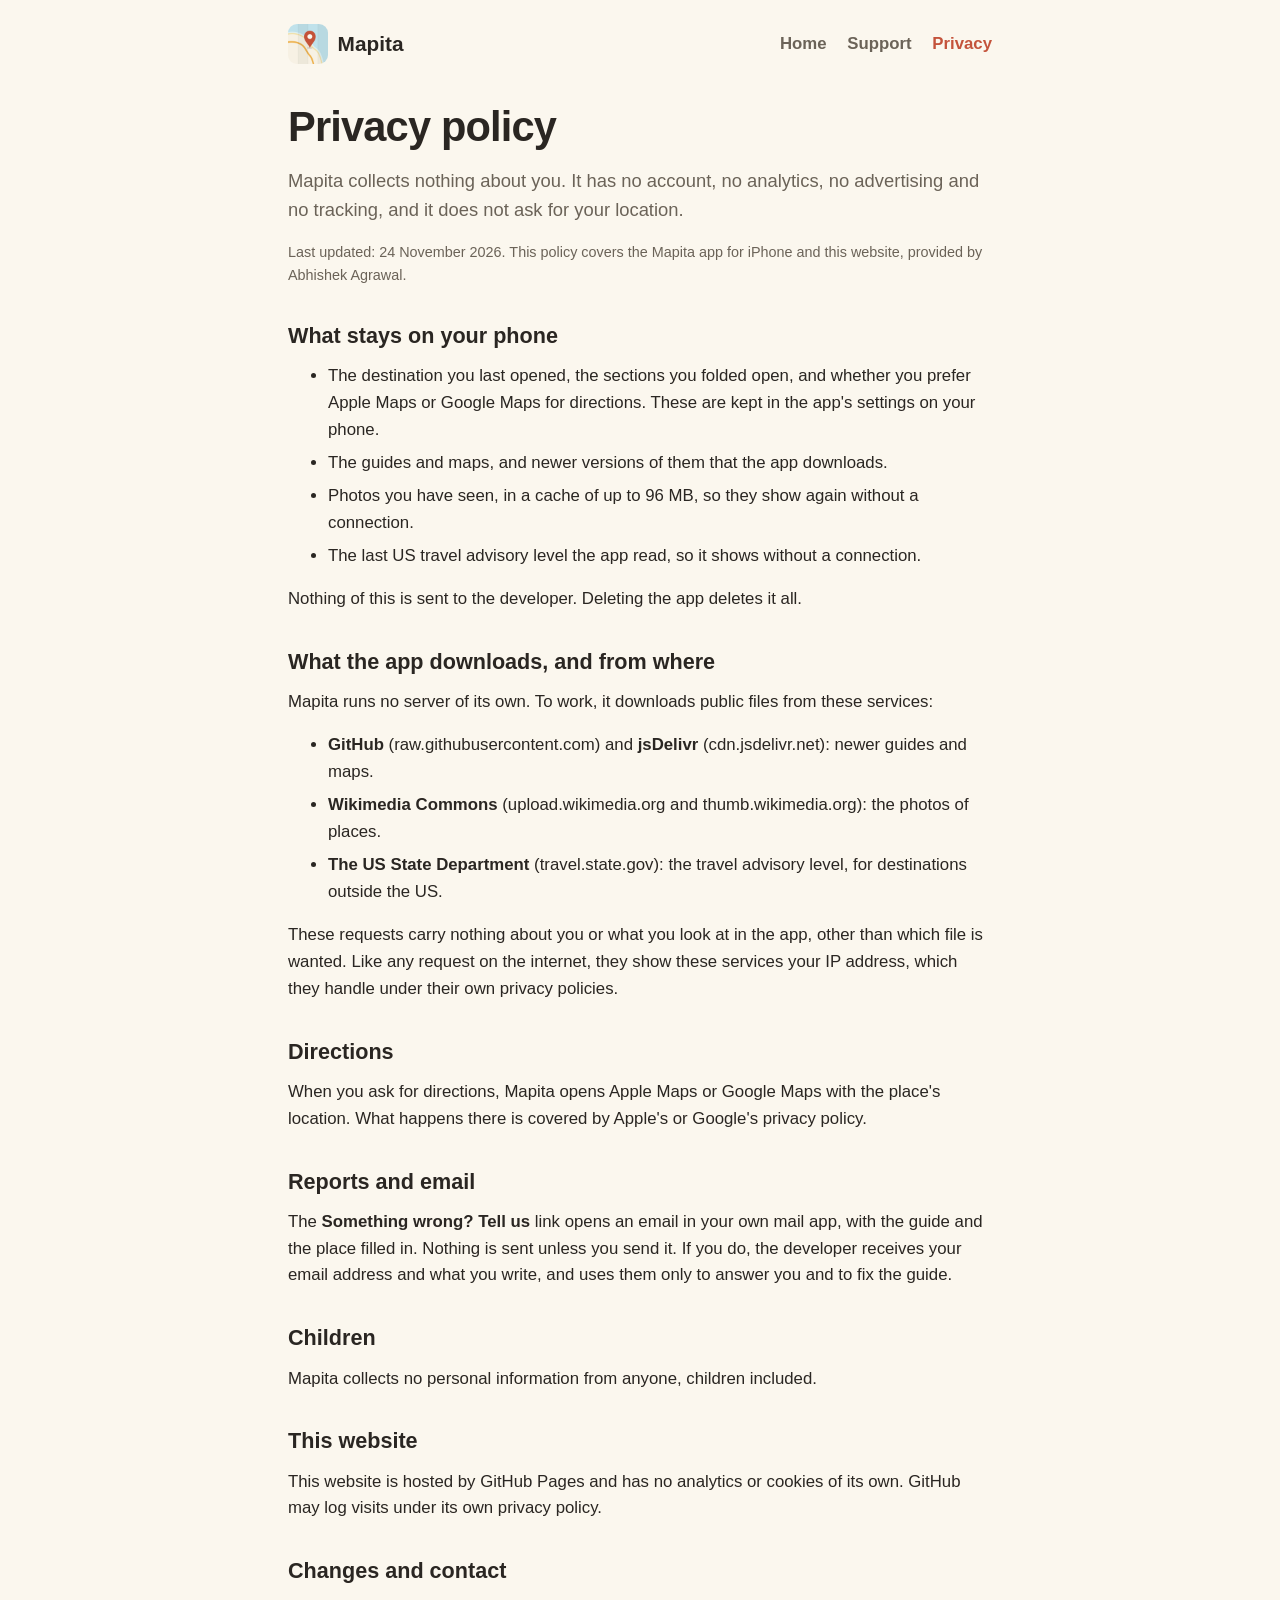
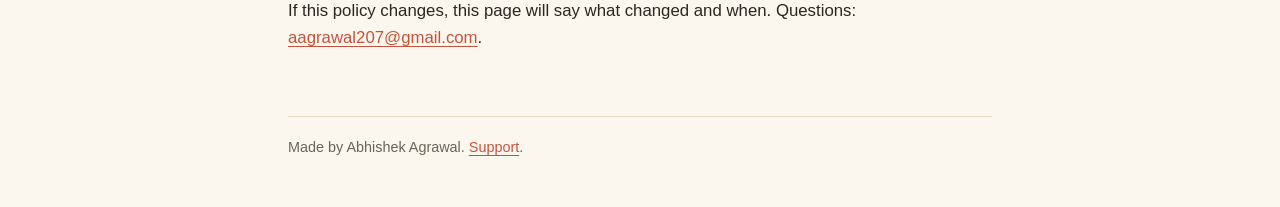
==== privacy.html @ dec87354 "Austin and New York version 2; home, support and privacy pages for the App Store" ====
<!doctype html>
<html lang="en">
<head>
  <meta charset="utf-8">
  <meta name="viewport" content="width=device-width, initial-scale=1">
  <meta name="description" content="Mapita's privacy policy: no account, no analytics, no ads, no tracking, and nothing about you is collected.">
  <title>Privacy Policy | Mapita</title>
  <link rel="stylesheet" href="styles.css">
</head>
<body>
  <header class="site shell">
    <a class="brand" href="index.html"><img src="icon.png" alt="">Mapita</a>
    <nav aria-label="Main">
      <a href="index.html">Home</a>
      <a href="support.html">Support</a>
      <a href="privacy.html" aria-current="page">Privacy</a>
    </nav>
  </header>
  <main class="shell">
    <h1>Privacy policy</h1>
    <p class="lede">Mapita collects nothing about you. It has no account, no analytics, no advertising and no tracking, and it does
      not ask for your location.</p>
    <p class="small">Last updated: 24 November 2026. This policy covers the Mapita app for iPhone and this website, provided by
      Abhishek Agrawal.</p>

    <h2>What stays on your phone</h2>
    <ul>
      <li>The destination you last opened, the sections you folded open, and whether you prefer Apple Maps or Google Maps for
        directions. These are kept in the app's settings on your phone.</li>
      <li>The guides and maps, and newer versions of them that the app downloads.</li>
      <li>Photos you have seen, in a cache of up to 96 MB, so they show again without a connection.</li>
      <li>The last US travel advisory level the app read, so it shows without a connection.</li>
    </ul>
    <p>Nothing of this is sent to the developer. Deleting the app deletes it all.</p>

    <h2>What the app downloads, and from where</h2>
    <p>Mapita runs no server of its own. To work, it downloads public files from these services:</p>
    <ul>
      <li><strong>GitHub</strong> (raw.githubusercontent.com) and <strong>jsDelivr</strong> (cdn.jsdelivr.net): newer guides and maps.</li>
      <li><strong>Wikimedia Commons</strong> (upload.wikimedia.org and thumb.wikimedia.org): the photos of places.</li>
      <li><strong>The US State Department</strong> (travel.state.gov): the travel advisory level, for destinations outside the US.</li>
    </ul>
    <p>These requests carry nothing about you or what you look at in the app, other than which file is wanted. Like any
      request on the internet, they show these services your IP address, which they handle under their own privacy
      policies.</p>

    <h2>Directions</h2>
    <p>When you ask for directions, Mapita opens Apple Maps or Google Maps with the place's location. What happens there is
      covered by Apple's or Google's privacy policy.</p>

    <h2>Reports and email</h2>
    <p>The <strong>Something wrong? Tell us</strong> link opens an email in your own mail app, with the guide and the place filled in.
      Nothing is sent unless you send it. If you do, the developer receives your email address and what you write, and uses
      them only to answer you and to fix the guide.</p>

    <h2>Children</h2>
    <p>Mapita collects no personal information from anyone, children included.</p>

    <h2>This website</h2>
    <p>This website is hosted by GitHub Pages and has no analytics or cookies of its own. GitHub may log visits under its
      own privacy policy.</p>

    <h2>Changes and contact</h2>
    <p>If this policy changes, this page will say what changed and when. Questions:
      <a href="mailto:aagrawal207@gmail.com">aagrawal207@gmail.com</a>.</p>
  </main>
  <footer class="shell">
    <p>Made by Abhishek Agrawal. <a href="support.html">Support</a>.</p>
  </footer>
</body>
</html>
---- styles.css ----
:root {
  color-scheme: light;
  --paper: #fbf7ee;
  --card: #ffffff;
  --ink: #2a2622;
  --muted: #6b6358;
  --accent: #c4533b;
  --teal: #0f8f9e;
  --line: #e6dbc4;
}

* { box-sizing: border-box; }
body {
  margin: 0;
  background: var(--paper);
  color: var(--ink);
  font-family: -apple-system, BlinkMacSystemFont, "Segoe UI", sans-serif;
  font-size: 1.05rem;
  line-height: 1.6;
  -webkit-text-size-adjust: 100%;
}
a { color: var(--accent); text-underline-offset: 0.2em; overflow-wrap: anywhere; }
a:hover { color: var(--teal); }
:focus-visible { outline: 3px solid var(--teal); outline-offset: 4px; }
.shell { width: min(44rem, calc(100% - 2.5rem)); margin-inline: auto; }
header.site {
  display: flex;
  flex-wrap: wrap;
  align-items: center;
  justify-content: space-between;
  gap: 0.75rem 1.5rem;
  padding: 1.5rem 0 1rem;
}
.brand {
  display: inline-flex;
  align-items: center;
  gap: 0.6rem;
  color: var(--ink);
  font-weight: 700;
  font-size: 1.3rem;
  text-decoration: none;
}
.brand img { width: 40px; height: 40px; border-radius: 9px; }
nav a { margin-left: 1rem; color: var(--muted); text-decoration: none; font-weight: 600; }
nav a[aria-current="page"], nav a:hover { color: var(--accent); }
main { padding: 1rem 0 3rem; }
h1 { font-size: clamp(2rem, 5vw, 2.6rem); line-height: 1.1; letter-spacing: -0.02em; margin: 0.5rem 0 1rem; }
h2 { font-size: 1.35rem; margin: 2rem 0 0.6rem; }
p, ul { margin: 0 0 1rem; }
li + li { margin-top: 0.4rem; }
.lede { font-size: 1.15rem; color: var(--muted); }
.card {
  background: var(--card);
  border: 1px solid var(--line);
  border-radius: 16px;
  padding: 1.1rem 1.3rem;
  margin: 1.2rem 0;
}
.small { font-size: 0.9rem; color: var(--muted); }
footer { border-top: 1px solid var(--line); padding: 1.2rem 0 2rem; font-size: 0.9rem; color: var(--muted); }
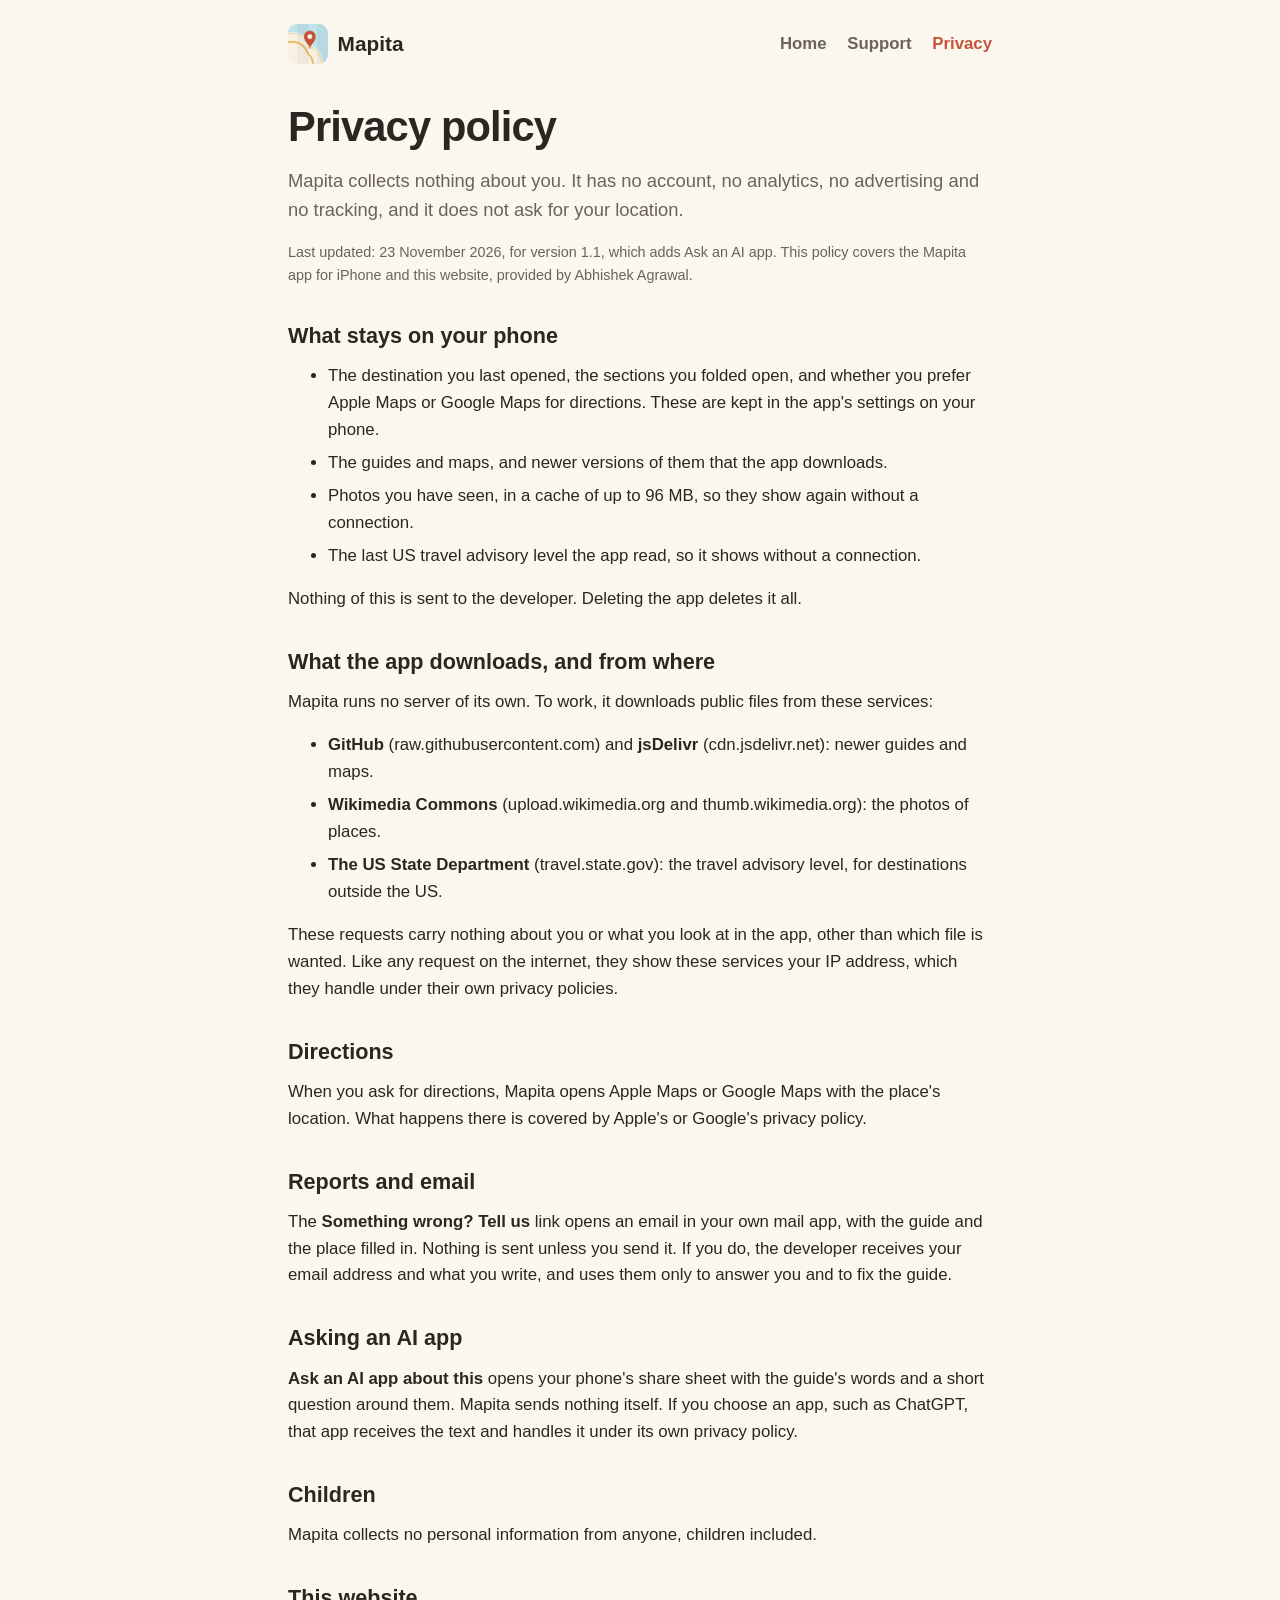
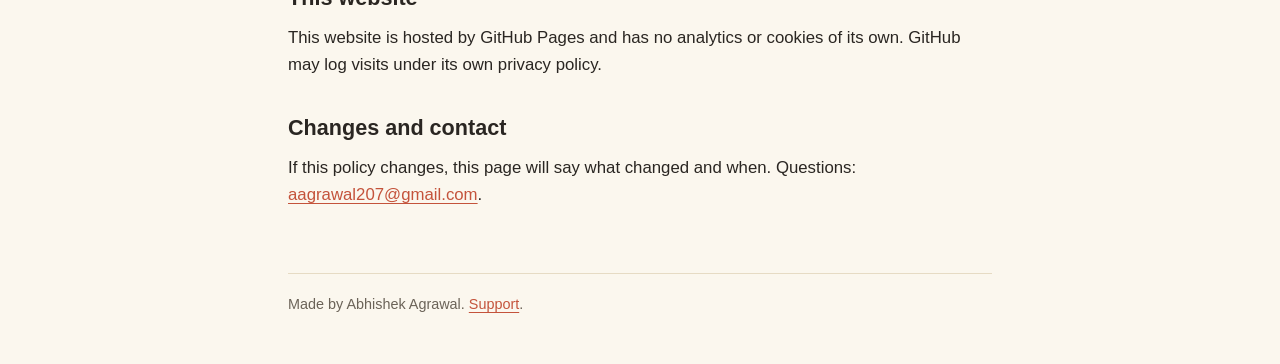
==== commit d2ea6b3c: "Privacy and support: links, copying, Ask an AI app (1.1)" ====
--- a/privacy.html
+++ b/privacy.html
@@ -20,7 +20,7 @@
     <h1>Privacy policy</h1>
     <p class="lede">Mapita collects nothing about you. It has no account, no analytics, no advertising and no tracking, and it does
       not ask for your location.</p>
-    <p class="small">Last updated: 24 November 2026. This policy covers the Mapita app for iPhone and this website, provided by
+    <p class="small">Last updated: 23 November 2026, for version 1.1, which adds Ask an AI app. This policy covers the Mapita app for iPhone and this website, provided by
       Abhishek Agrawal.</p>
 
     <h2>What stays on your phone</h2>
@@ -53,6 +53,11 @@
       Nothing is sent unless you send it. If you do, the developer receives your email address and what you write, and uses
       them only to answer you and to fix the guide.</p>
 
+    <h2>Asking an AI app</h2>
+    <p><strong>Ask an AI app about this</strong> opens your phone's share sheet with the guide's words and a short question
+      around them. Mapita sends nothing itself. If you choose an app, such as ChatGPT, that app receives the text and handles
+      it under its own privacy policy.</p>
+
     <h2>Children</h2>
     <p>Mapita collects no personal information from anyone, children included.</p>
 
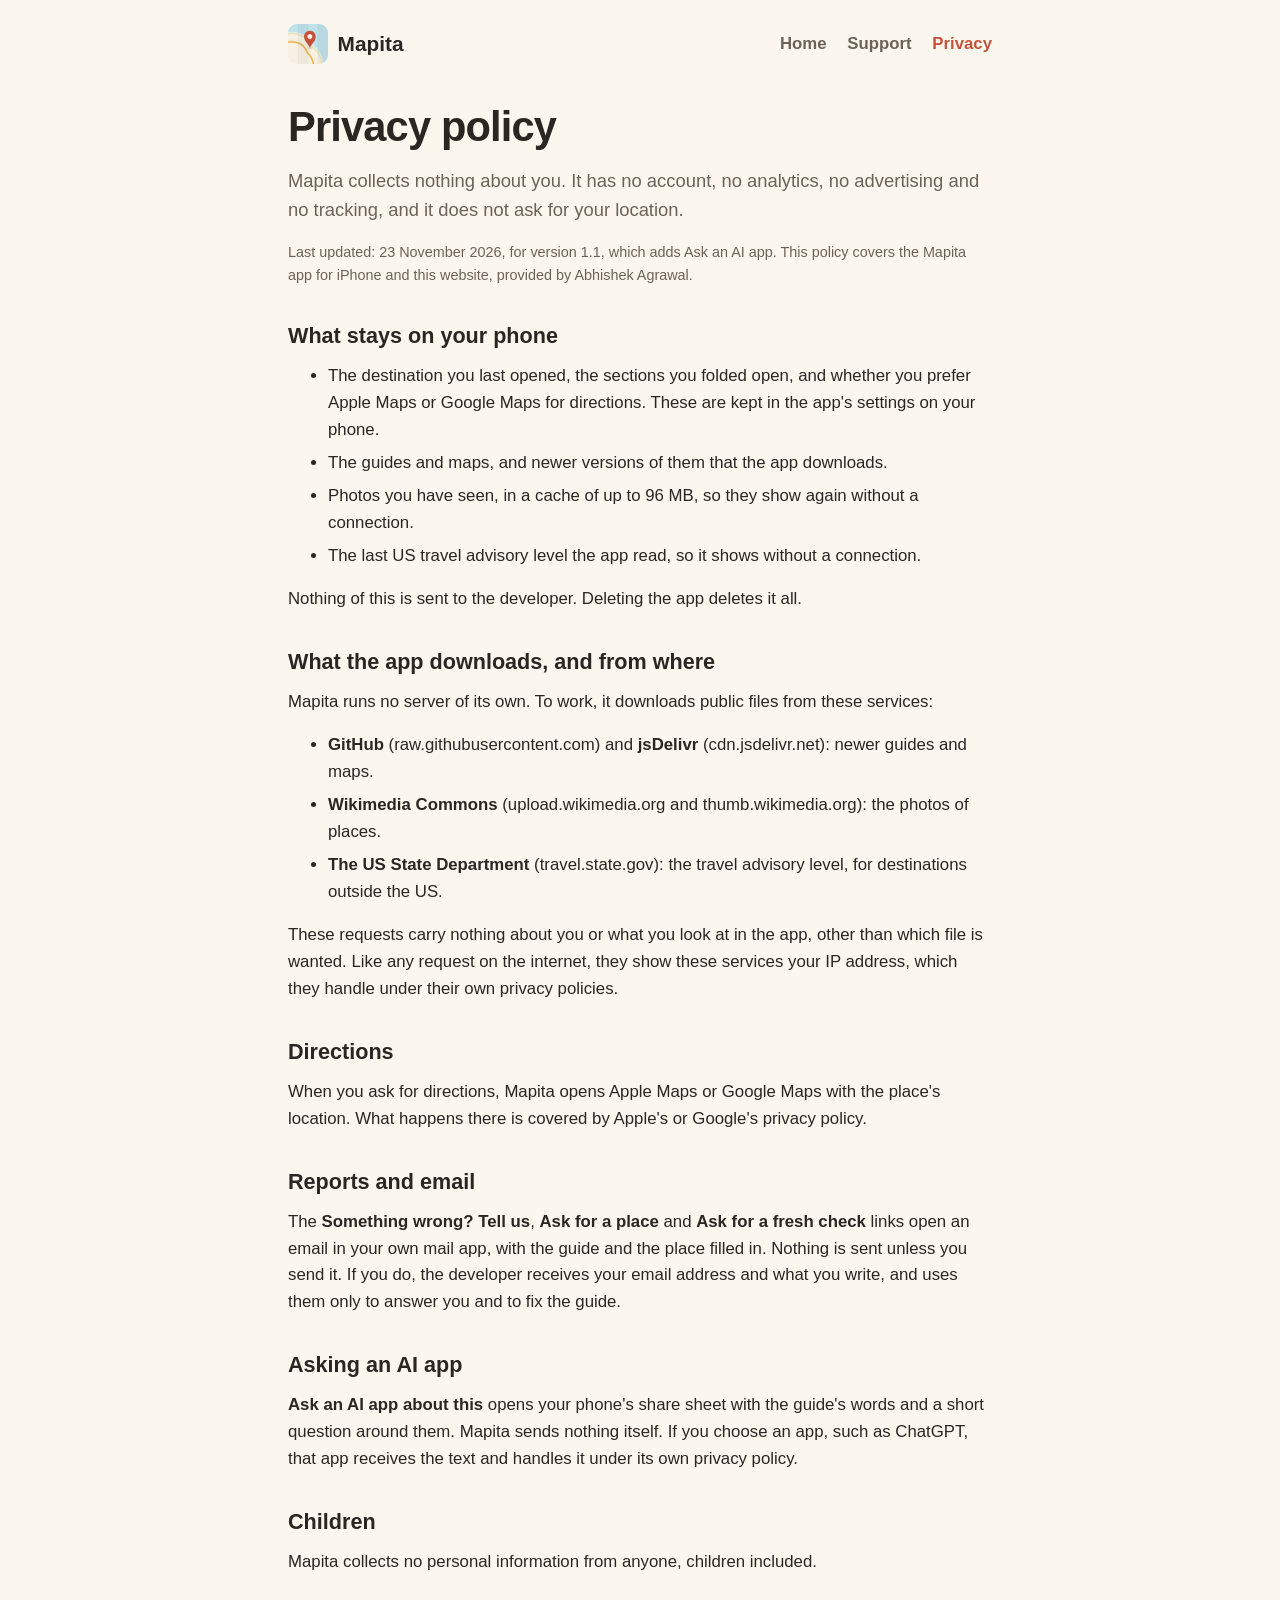
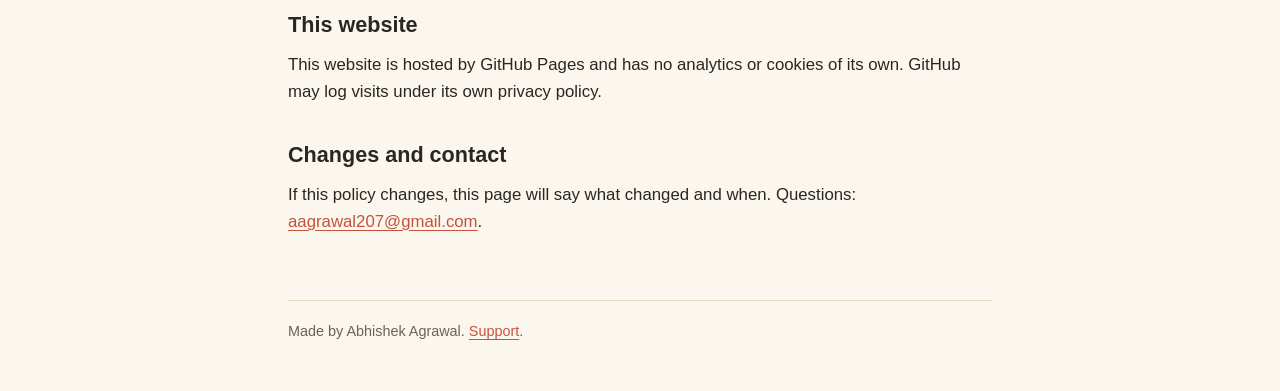
==== commit 6cbf387c: "Support and privacy pages: asking for a place or a fresh check, the list of areas" ====
--- a/privacy.html
+++ b/privacy.html
@@ -49,7 +49,8 @@
       covered by Apple's or Google's privacy policy.</p>
 
     <h2>Reports and email</h2>
-    <p>The <strong>Something wrong? Tell us</strong> link opens an email in your own mail app, with the guide and the place filled in.
+    <p>The <strong>Something wrong? Tell us</strong>, <strong>Ask for a place</strong> and <strong>Ask for a fresh check</strong> links
+      open an email in your own mail app, with the guide and the place filled in.
       Nothing is sent unless you send it. If you do, the developer receives your email address and what you write, and uses
       them only to answer you and to fix the guide.</p>
 
